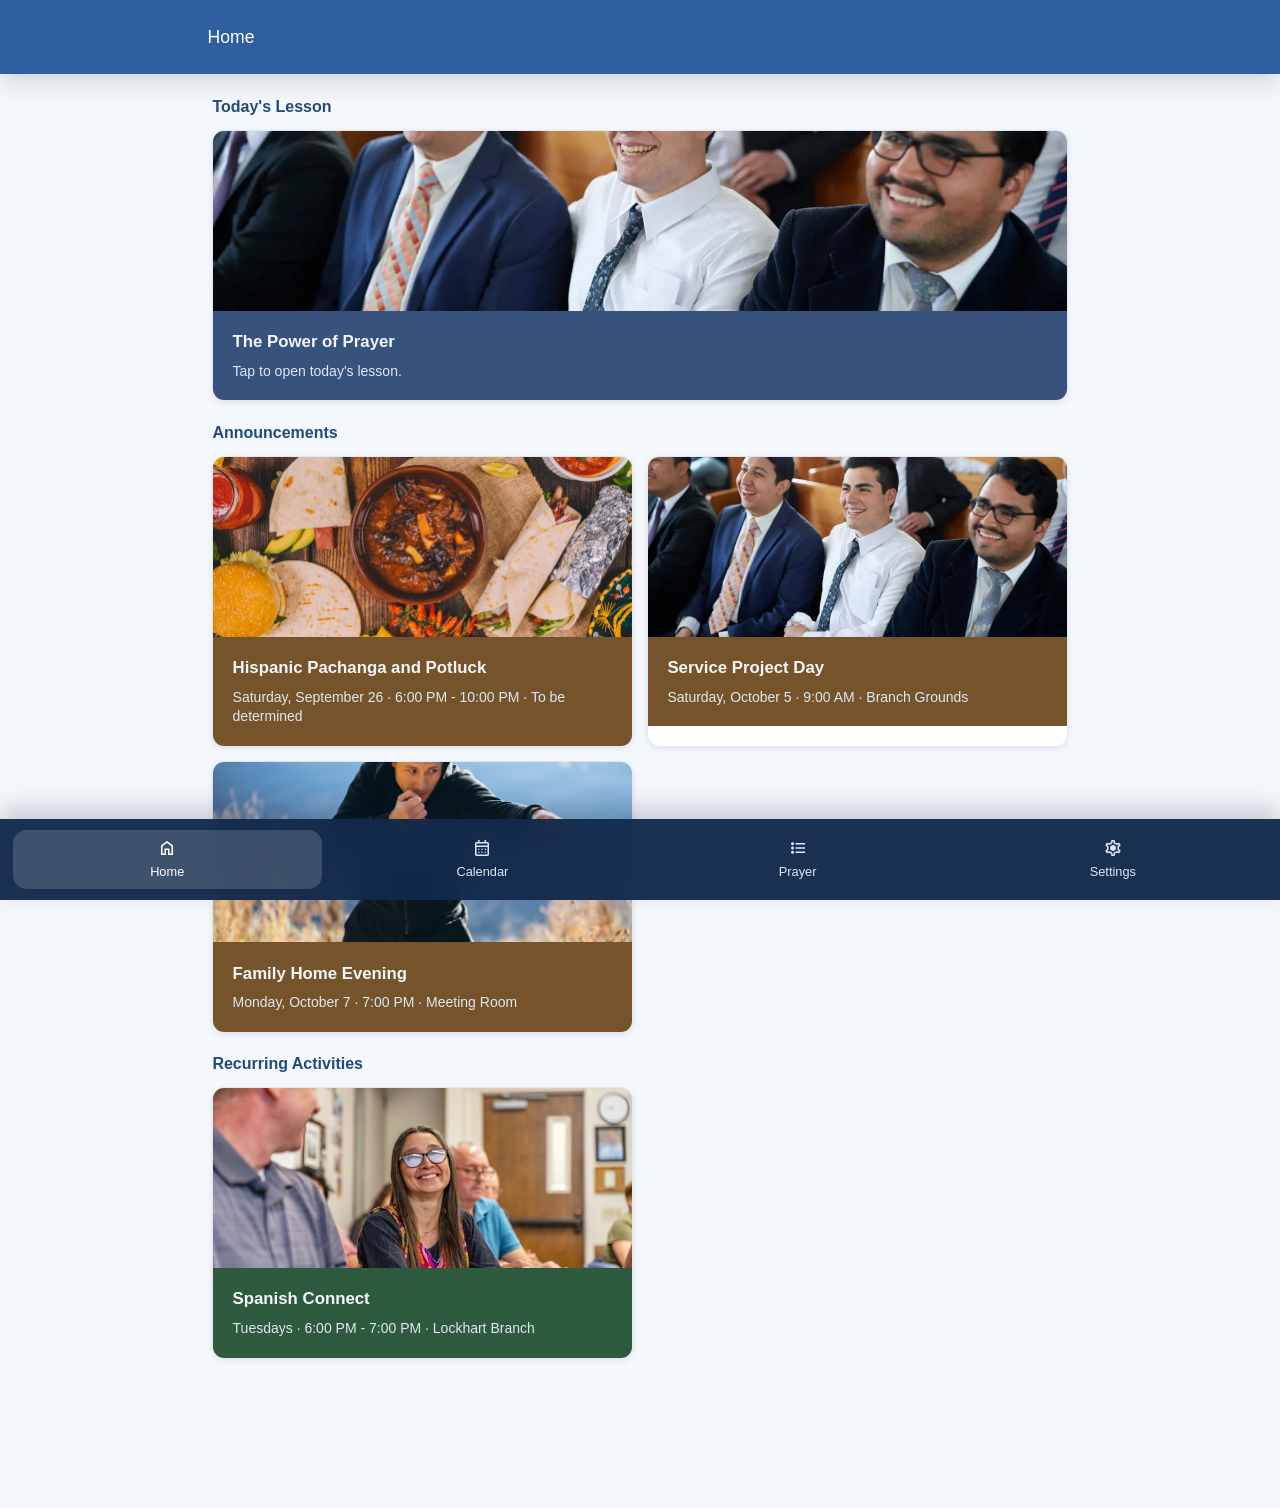
==== index.html @ 281d5f5b "elder's quorum - lockhart branch app first commit" ====
<!DOCTYPE html>
<html lang="en">
<head>
    <meta charset="UTF-8">
    <meta name="viewport" content="width=device-width, initial-scale=1.0">
    <title>Elder's Quorum | Home</title>
    <link rel="stylesheet" href="css/styles.css">
    <link rel="stylesheet" href="https://fonts.googleapis.com/css2?family=Material+Symbols+Outlined" />
</head>

<body data-page="home">
    <header class="top-bar">
        <div class="top-bar-content">
            <h1 id="pageTitle" data-i18n="homeTitle">Home</h1>
        </div>
    </header>

    <main class="page-content">
        <section class="section lesson-section">
            <div class="section-heading">
                <h2 data-i18n="todayLessonHeading">Today's Lesson</h2>
            </div>

            <div id="lessonCard" class="card lesson-card">
                <div class="image">
                    <img id="lessonImage" src="images/placeholders/Class.jpg" alt="Today's lesson">
                </div>
                <div class="content">
                    <a id="lessonLink" href="#" target="_blank" rel="noopener noreferrer">
                        <span id="lessonTitle" class="title">Placeholder Lesson Title</span>
                    </a>
                    <p id="lessonSubtitle" class="desc">Tap to open today's lesson.</p>
                </div>
            </div>
        </section>

        <section class="section">
            <div class="section-heading">
                <h2 data-i18n="announcementsHeading">Announcements</h2>
            </div>
            <div id="announcementContainer" class="card-grid">
                <div class="empty-state">
                    <span class="material-symbols-outlined empty-icon">campaign</span>
                    <h3>No Announcements</h3>
                    <p>There are no announcements available.</p>
                </div>
            </div>
        </section>

        <section class="section">
            <div class="section-heading">
                <h2 data-i18n="recurringHeading">Recurring Activities</h2>
            </div>
            <div id="recurringContainer" class="card-grid">
                <div class="empty-state">
                    <span class="material-symbols-outlined empty-icon">event_repeat</span>
                    <h3>No Activities</h3>
                    <p>There are no recurring activities.</p>
                </div>
            </div>
        </section>
    </main>

    <nav class="bottom-nav">
        <a href="index.html" data-nav="home" aria-label="Home">
            <span class="material-symbols-outlined">home</span>
            <span class="nav-label" data-i18n="navHome">Home</span>
        </a>
        <a href="calendar.html" data-nav="calendar" aria-label="Calendar">
            <span class="material-symbols-outlined">calendar_month</span>
            <span class="nav-label" data-i18n="navCalendar">Calendar</span>
        </a>
        <a href="prayers-roll.html" data-nav="prayer" aria-label="Prayer Roll">
            <span class="material-symbols-outlined">format_list_bulleted</span>
            <span class="nav-label" data-i18n="navPrayer">Prayer</span>
        </a>
        <a href="settings.html" data-nav="settings" aria-label="Settings">
            <span class="material-symbols-outlined">settings</span>
            <span class="nav-label" data-i18n="navSettings">Settings</span>
        </a>
    </nav>

    <script src="js/app.js"></script>
</body>
</html>
---- css/styles.css ----
:root {
    --bg: #f4f7fb;
    --surface: #ffffff;
    --surface-muted: #eef3f8;
    --primary: #2f5f9e;
    --primary-dark: #224a7a;
    --primary-soft: #e7f0fb;
    --text: #15233b;
    --text-muted: #5a6b84;
    --border: #dfe8f2;
    --accent: #36527d;
    --success: #2e5b3d;
    --warning: #75542c;
    --danger: #783c36;
    --shadow: 0 16px 40px rgba(28, 54, 90, 0.08);
}

* {
    box-sizing: border-box;
}

body {
    margin: 0;
    font-family: "Segoe UI", Roboto, Arial, sans-serif;
    background: var(--bg);
    color: var(--text);
    line-height: 1.5;
    padding-bottom: 92px;
}

img {
    display: block;
    width: 100%;
}

a {
    color: inherit;
    text-decoration: none;
}

.top-bar {
    position: sticky;
    top: 0;
    z-index: 20;
    background: var(--primary);
    color: #fff;
    box-shadow: 0 8px 24px rgba(18, 41, 74, 0.16);
}

.top-bar-content {
    max-width: 900px;
    min-height: 74px;
    margin: 0 auto;
    padding: 1rem 1.1rem;
    display: flex;
    align-items: center;
    gap: 0.8rem;
}

.back-link {
    display: inline-flex;
    align-items: center;
    justify-content: center;
    width: 42px;
    height: 42px;
    border-radius: 50%;
    background: rgba(255, 255, 255, 0.14);
    color: #fff;
}

#pageTitle {
    margin: 0;
    font-size: 1.1rem;
    font-weight: 500;
}

.page-content {
    max-width: 900px;
    margin: 0 auto;
    padding: 1rem 1rem 2rem;
}

.section {
    margin-bottom: 1.2rem;
}

.section-heading {
    display: flex;
    justify-content: space-between;
    align-items: center;
    margin-bottom: 0.7rem;
}

.section-heading h2 {
    margin: 0;
    font-size: 1rem;
    color: var(--primary-dark);
}

.card,
.list-card,
.settings-card {
    background: var(--surface);
    border: 1px solid var(--border);
    border-radius: 20px;
    box-shadow: var(--shadow);
}

/* .card {
    display: grid;
    gap: 0.75rem;
    padding: 0.9rem;
    color: var(--text);
} */

/* .lesson-card {
    border-left: 6px solid var(--accent);
} */

/* .lesson-card img {
    border-radius: 16px;
    height: 170px;
    object-fit: cover;
} */

.card-content h3,
.settings-copy h3 {
    margin: 0 0 0.2rem;
    font-size: 1rem;
    color: var(--primary-dark);
}

.card-content p,
.settings-copy p,
.empty-state p,
.list-item p {
    margin: 0;
    color: var(--text-muted);
}

.card-arrow {
    justify-self: end;
    color: var(--accent);
}

/* .card-grid {
    display: grid;
    gap: 0.8rem;
} */

/* .announcement-card {
    border-left: 6px solid var(--warning);
}

.recurring-card {
    border-left: 6px solid var(--success);
} */

/* ==========================================
   CARDS
========================================== */

.card {
    display: block;
    overflow: hidden;
    background: var(--surface);
    border: 1px solid var(--border);
    border-radius: 0.75rem;
    box-shadow: 0 2px 6px rgba(28, 54, 90, 0.08);
    color: var(--text);
    transition:
        transform 0.2s ease,
        box-shadow 0.2s ease;
}

.card:hover {
    transform: translateY(-2px);
    box-shadow: 0 6px 16px rgba(28, 54, 90, 0.12);
}

.card:focus-visible {
    outline: 3px solid var(--accent);
    outline-offset: 3px;
}


/* ==========================================
   CARD IMAGE
========================================== */

.card .image {
    width: 100%;
    height: 150px;
    background-color: var(--surface-muted);
    overflow: hidden;
}

.card .image img {
    width: 100%;
    height: 100%;
    object-fit: cover;
}


/* ==========================================
   CARD CONTENT
========================================== */

.card .content {
    padding: 1.1rem;
}

.card .title {
    display: block;
    color: var(--bg);
    font-size: 1.05rem;
    line-height: 1.4;
    font-weight: 600;
}

.card .desc {
    margin: 0.5rem 0 0;
    color: var(--border);
    font-size: 0.875rem;
    line-height: 1.4;
}


/* ==========================================
   LESSON CARD
========================================== */

.lesson-card .image {
    height: 180px;
}

.lesson-card .content {
    padding: 1.2rem;
    background-color: var(--accent);
}

/* ==========================================
   ANNOUNCEMENT CARDS
========================================== */

.announcement-card .image {
    height: 180px;
}

.announcement-card .content {
    padding: 1.2rem;
    background-color: var(--warning);
}


/* ==========================================
   RECURRING ACTIVITY CARDS
========================================== */

.recurring-card .image {
    height: 180px;
}

.recurring-card .content {
    padding: 1.2rem;
    background-color: var(--success);
}


/* ==========================================
   CARD GRID
========================================== */

.card-grid {
    display: grid;
    grid-template-columns: 1fr;
    gap: 0.9rem;
}

.empty-state {
    padding: 1.2rem;
    text-align: center;
    border-radius: 20px;
    background: var(--surface-muted);
    color: var(--text-muted);
}

.empty-icon {
    display: inline-flex;
    margin-bottom: 0.5rem;
    font-size: 2rem;
    color: var(--accent);
}

.bottom-nav {
    position: fixed;
    left: 0;
    right: 0;
    bottom: 0;
    display: grid;
    grid-template-columns: repeat(4, 1fr);
    gap: 0.4rem;
    padding: 0.7rem 0.8rem calc(0.7rem + env(safe-area-inset-bottom));
    background: rgba(18, 41, 74, 0.96);
    backdrop-filter: blur(12px);
    box-shadow: 0 -10px 24px rgba(10, 24, 51, 0.2);
}

.bottom-nav a {
    display: flex;
    flex-direction: column;
    align-items: center;
    justify-content: center;
    padding: 0.5rem 0.3rem;
    border-radius: 14px;
    color: #dce7f7;
    font-size: 0.8rem;
    transition: background 0.2s ease, color 0.2s ease;
}

.bottom-nav a.active {
    background: rgba(255, 255, 255, 0.16);
    color: #fff;
}

.bottom-nav .material-symbols-outlined {
    font-size: 1.25rem;
    margin-bottom: 0.2rem;
}

.calendar-list,
.list-card {
    display: grid;
    gap: 0.75rem;
    padding: 0.75rem;
}

.calendar-item,
.list-item {
    padding: 0.8rem 0.9rem;
    border-radius: 16px;
    background: var(--surface-muted);
    border: 1px solid var(--border);
}

.calendar-item h3,
.list-item h3 {
    margin: 0 0 0.24rem;
    font-size: 0.95rem;
    color: var(--primary-dark);
}

.calendar-item p,
.list-item p {
    margin: 0.14rem 0;
    color: var(--text-muted);
    font-size: 0.92rem;
}

.settings-card {
    display: flex;
    justify-content: space-between;
    align-items: center;
    padding: 1rem;
    gap: 0.8rem;
}

.switch {
    position: relative;
    width: 52px;
    height: 30px;
    flex-shrink: 0;
}

.switch input {
    opacity: 0;
    width: 0;
    height: 0;
}

.slider {
    position: absolute;
    inset: 0;
    background: #cbd6e4;
    border-radius: 999px;
    transition: 0.2s ease;
    cursor: pointer;
}

.slider::before {
    content: "";
    position: absolute;
    width: 22px;
    height: 22px;
    left: 4px;
    top: 4px;
    background: #fff;
    border-radius: 50%;
    transition: 0.2s ease;
}

.switch input:checked + .slider {
    background: var(--primary);
}

.switch input:checked + .slider::before {
    transform: translateX(22px);
}

@media (min-width: 720px) {
    .page-content {
        padding: 1.3rem 1.4rem 2.4rem;
    }

    .card-grid {
        grid-template-columns: repeat(2, minmax(0, 1fr));
    }

    /* .lesson-card {
        grid-template-columns: minmax(180px, 260px) 1fr auto;
        align-items: center;
    }*/

    .lesson-card img {
        height: 100%;
        min-height: 170px;
    } 


}
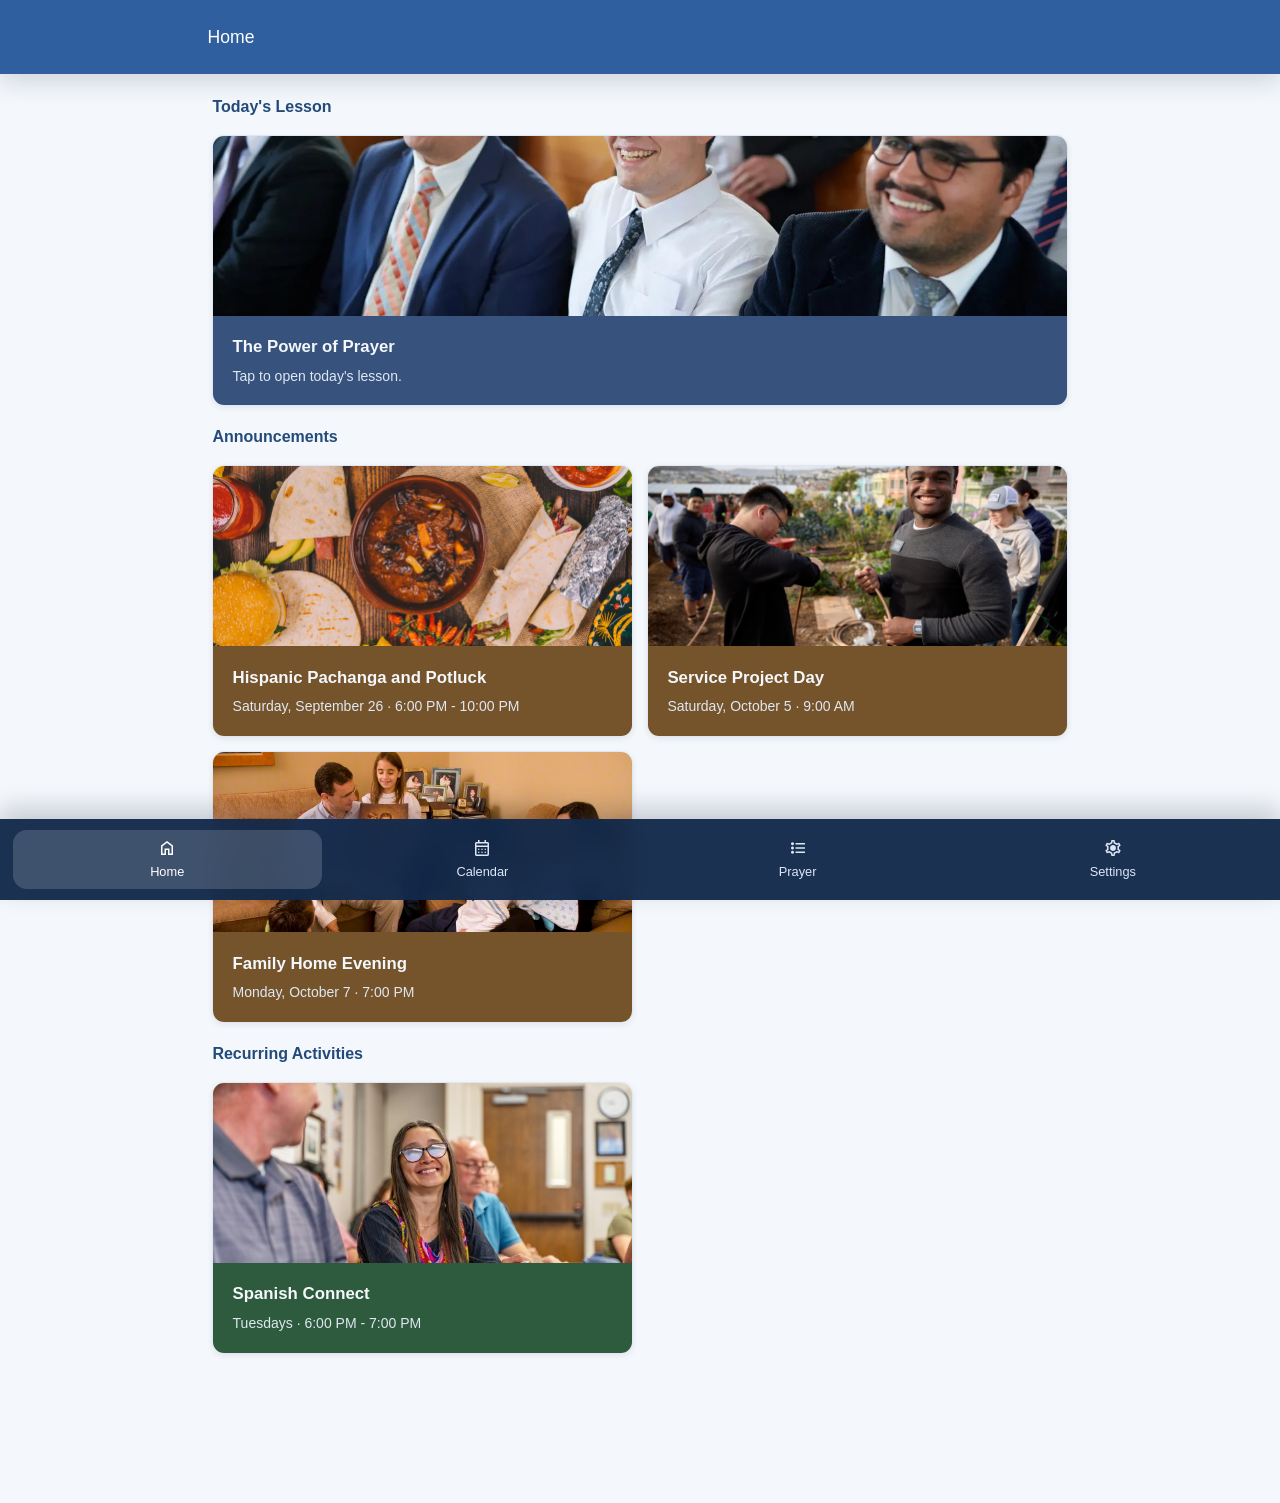
==== commit 316b1baf: "pop-up update" ====
--- a/index.html
+++ b/index.html
@@ -61,6 +61,22 @@
         </section>
     </main>
 
+    <div id="activityModal" class="activity-modal" role="dialog" aria-modal="true" aria-labelledby="activityModalTitle" aria-hidden="true" hidden>
+        <div class="activity-modal__backdrop" data-modal-close></div>
+        <section class="activity-modal__content" role="document">
+            <button id="activityModalClose" class="activity-modal__close" type="button" aria-label="Close">
+                <span class="material-symbols-outlined" aria-hidden="true">close</span>
+            </button>
+            <h2 id="activityModalTitle"></h2>
+            <p id="activityModalDescription" class="activity-modal__description"></p>
+            <dl class="activity-modal__details">
+                <div><dt data-i18n="activityDateLabel">Date</dt><dd id="activityModalDate"></dd></div>
+                <div><dt data-i18n="activityTimeLabel">Time</dt><dd id="activityModalTime"></dd></div>
+                <div><dt data-i18n="activityWhereLabel">Where</dt><dd id="activityModalWhere"></dd></div>
+            </dl>
+        </section>
+    </div>
+
     <nav class="bottom-nav">
         <a href="index.html" data-nav="home" aria-label="Home">
             <span class="material-symbols-outlined">home</span>
--- a/css/styles.css
+++ b/css/styles.css
@@ -28,6 +28,10 @@
     padding-bottom: 92px;
 }
 
+body.modal-open {
+    overflow: hidden;
+}
+
 img {
     display: block;
     width: 100%;
@@ -88,7 +92,7 @@
     display: flex;
     justify-content: space-between;
     align-items: center;
-    margin-bottom: 0.7rem;
+    margin-bottom: 1rem;
 }
 
 .section-heading h2 {
@@ -101,7 +105,6 @@
 .list-card,
 .settings-card {
     background: var(--surface);
-    border: 1px solid var(--border);
     border-radius: 20px;
     box-shadow: var(--shadow);
 }
@@ -178,6 +181,10 @@
     box-shadow: 0 6px 16px rgba(28, 54, 90, 0.12);
 }
 
+.activity-card {
+    cursor: pointer;
+}
+
 .card:focus-visible {
     outline: 3px solid var(--accent);
     outline-offset: 3px;
@@ -290,6 +297,85 @@
     margin-bottom: 0.5rem;
     font-size: 2rem;
     color: var(--accent);
+}
+
+.activity-modal[hidden] {
+    display: none;
+}
+
+.activity-modal {
+    position: fixed;
+    inset: 0;
+    z-index: 50;
+    display: grid;
+    place-items: center;
+    padding: 1.25rem;
+}
+
+.activity-modal__backdrop {
+    position: absolute;
+    inset: 0;
+    background: rgba(10, 24, 51, 0.58);
+}
+
+.activity-modal__content {
+    position: relative;
+    width: min(100%, 500px);
+    padding: 2rem 1.4rem 2rem 1.4rem ;
+    border-radius: 1rem;
+    background: var(--surface);
+    box-shadow: 0 24px 60px rgba(10, 24, 51, 0.28);
+}
+
+.activity-modal__content h2 {
+    margin: 0 2rem 0.65rem 0;
+    color: var(--primary-dark);
+    font-size: 1.3rem;
+}
+
+.activity-modal__close {
+    position: absolute;
+    top: 0.75rem;
+    right: 0.75rem;
+    display: inline-grid;
+    place-items: center;
+    width: 2.25rem;
+    height: 2.25rem;
+    padding: 0;
+    border: 0;
+    border-radius: 50%;
+    background: var(--surface-muted);
+    color: var(--primary-dark);
+    cursor: pointer;
+}
+
+.activity-modal__description {
+    margin: 0 0 1.1rem;
+    color: var(--text-muted);
+}
+
+.activity-modal__details {
+    display: grid;
+    gap: 0.7rem;
+    margin: 0;
+}
+
+.activity-modal__details div {
+    padding: 0.7rem 0.8rem;
+    border-radius: 0.7rem;
+    background: var(--surface-muted);
+}
+
+.activity-modal__details dt {
+    color: var(--primary-dark);
+    font-size: 0.78rem;
+    font-weight: 700;
+    text-transform: uppercase;
+}
+
+.activity-modal__details dd {
+    margin: 0.08rem 0 0;
+    color: var(--text);
 }
 
 .bottom-nav {
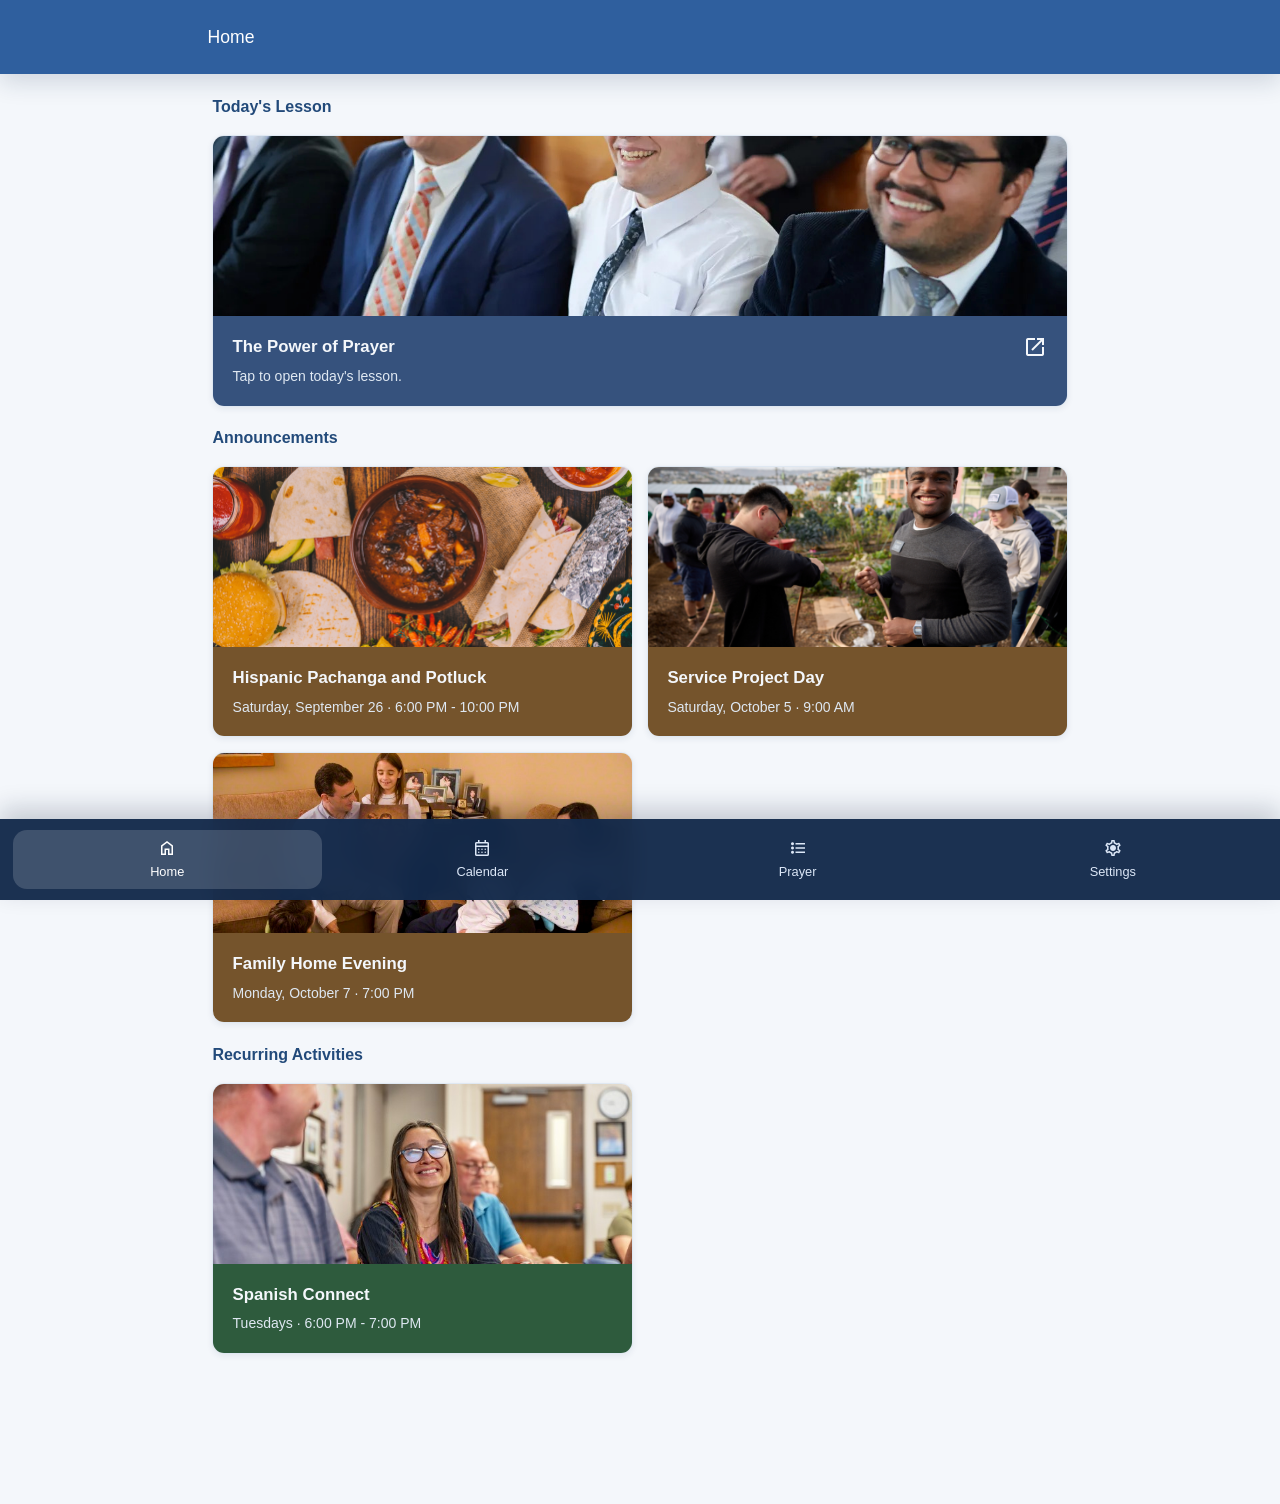
==== commit e4393452: "more subtle changes" ====
--- a/index.html
+++ b/index.html
@@ -27,7 +27,10 @@
                 </div>
                 <div class="content">
                     <a id="lessonLink" href="#" target="_blank" rel="noopener noreferrer">
-                        <span id="lessonTitle" class="title">Placeholder Lesson Title</span>
+                        <span class="lesson-link-title">
+                            <span id="lessonTitle" class="title">Placeholder Lesson Title</span>
+                            <span class="material-symbols-outlined lesson-external-icon" aria-hidden="true">open_in_new</span>
+                        </span>
                     </a>
                     <p id="lessonSubtitle" class="desc">Tap to open today's lesson.</p>
                 </div>
--- a/css/styles.css
+++ b/css/styles.css
@@ -246,6 +246,23 @@
     background-color: var(--accent);
 }
 
+.lesson-link-title {
+    display: flex;
+    align-items: center;
+    justify-content: space-between;
+    gap: 0.7rem;
+}
+
+.lesson-link-title .title {
+    flex: 1;
+}
+
+.lesson-external-icon {
+    flex-shrink: 0;
+    color: var(--bg);
+    font-size: 1.2rem;
+}
+
 /* ==========================================
    ANNOUNCEMENT CARDS
 ========================================== */
